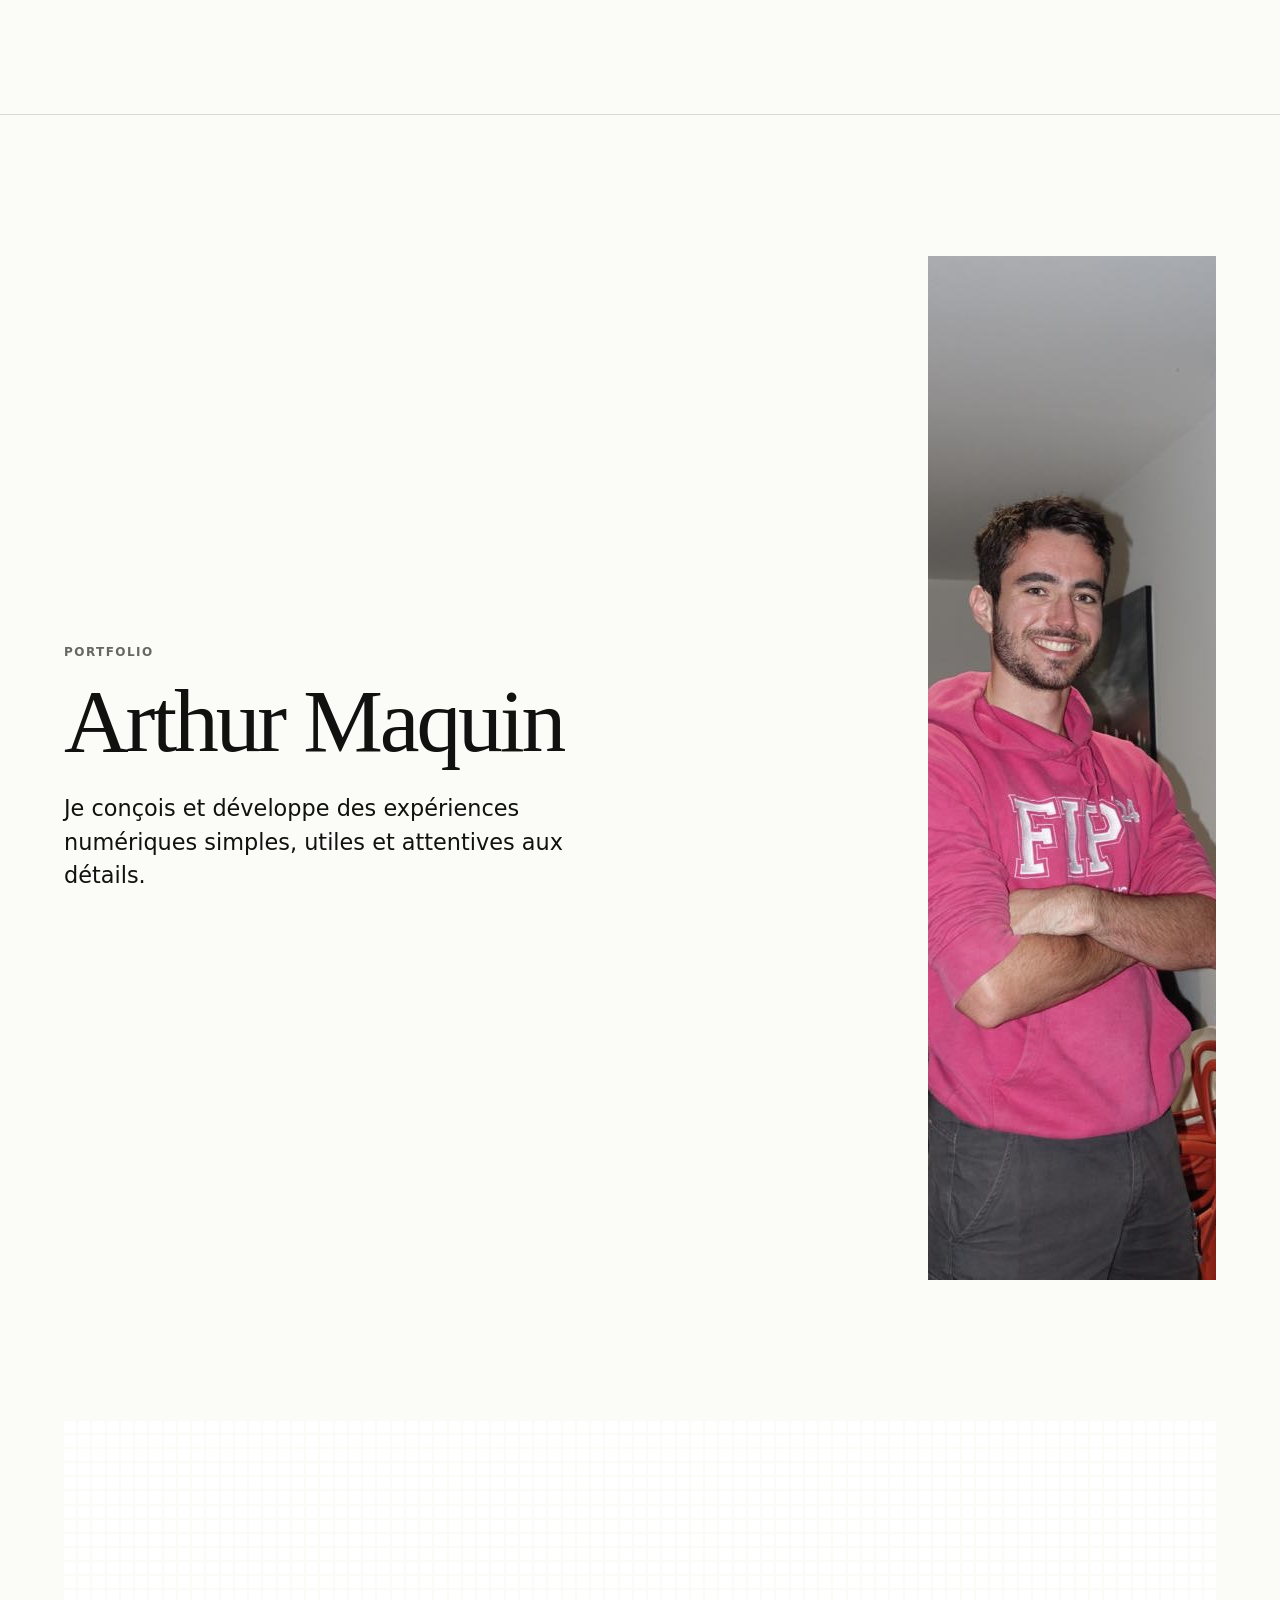
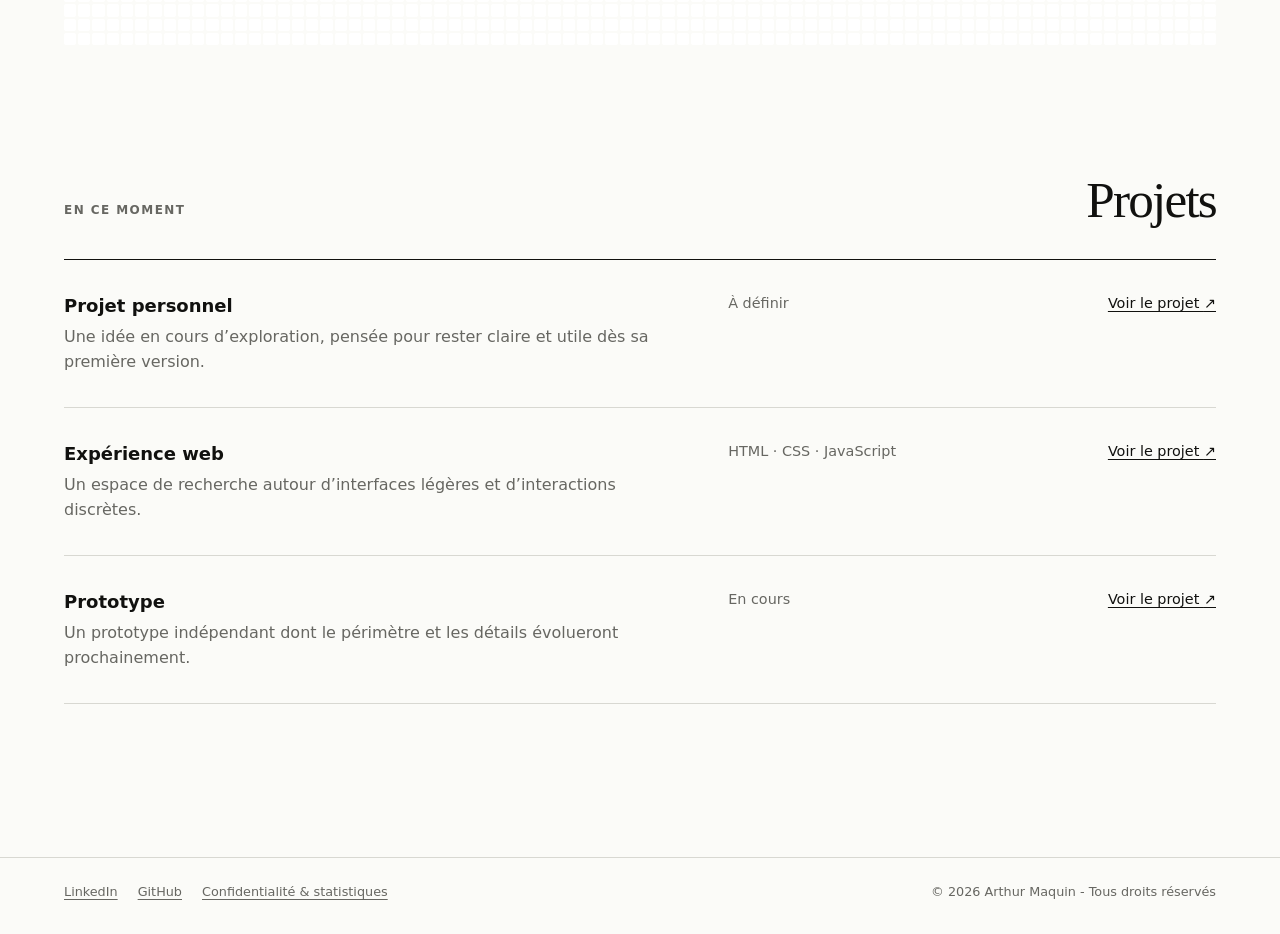
==== index.html @ cc52f41b "Create static personal portfolio" ====
<!doctype html>
<html lang="fr">
  <head>
    <meta charset="utf-8">
    <meta name="viewport" content="width=device-width, initial-scale=1">
    <meta name="description" content="Portfolio personnel d'Arthur Maquin.">
    <title>Arthur Maquin — Portfolio</title>
    <link rel="stylesheet" href="css/style.css">
    <script src="js/main.js" defer></script>
  </head>
  <body>
    <!-- Espace réservé à un futur logo ou à une future navigation. -->
    <header class="site-header" aria-label="En-tête"></header>

    <main class="page-shell">
      <section class="introduction" aria-labelledby="intro-title">
        <div class="introduction__copy">
          <p class="eyebrow">Portfolio</p>
          <!-- Remplacez librement ce texte par votre présentation. -->
          <h1 id="intro-title">Arthur Maquin</h1>
          <p class="introduction__text">Je conçois et développe des expériences numériques simples, utiles et attentives aux détails.</p>
        </div>
        <img class="profile-image" src="assets/profile.jpg" alt="Portrait d'Arthur Maquin" width="683" height="1024">
      </section>

      <section class="matrix-section" aria-label="Matrice interactive décorative">
        <div class="matrix" data-matrix aria-hidden="true"></div>
        <div class="mobile-divider" aria-hidden="true"></div>
      </section>

      <section class="projects" aria-labelledby="projects-title">
        <div class="section-heading">
          <p class="eyebrow">En ce moment</p>
          <h2 id="projects-title">Projets</h2>
        </div>

        <!-- Chaque projet peut être remplacé ou supprimé directement dans ce fichier. -->
        <ol class="project-list">
          <li class="project">
            <div>
              <h3>Projet personnel</h3>
              <p>Une idée en cours d’exploration, pensée pour rester claire et utile dès sa première version.</p>
            </div>
            <p class="project__meta">À définir</p>
            <a href="#" aria-label="Voir le projet personnel">Voir le projet <span aria-hidden="true">↗</span></a>
          </li>
          <li class="project">
            <div>
              <h3>Expérience web</h3>
              <p>Un espace de recherche autour d’interfaces légères et d’interactions discrètes.</p>
            </div>
            <p class="project__meta">HTML · CSS · JavaScript</p>
            <a href="#" aria-label="Voir l'expérience web">Voir le projet <span aria-hidden="true">↗</span></a>
          </li>
          <li class="project">
            <div>
              <h3>Prototype</h3>
              <p>Un prototype indépendant dont le périmètre et les détails évolueront prochainement.</p>
            </div>
            <p class="project__meta">En cours</p>
            <a href="#" aria-label="Voir le prototype">Voir le projet <span aria-hidden="true">↗</span></a>
          </li>
        </ol>
      </section>
    </main>

    <footer class="site-footer">
      <div class="site-footer__inner">
        <!-- Remplacez les deux URL suivantes par vos profils. -->
        <nav aria-label="Liens externes">
          <a href="https://www.linkedin.com/" target="_blank" rel="noopener noreferrer">LinkedIn</a>
          <a href="https://github.com/" target="_blank" rel="noopener noreferrer">GitHub</a>
          <a href="privacy.html">Confidentialité &amp; statistiques</a>
        </nav>
        <p>© 2026 Arthur Maquin - Tous droits réservés</p>
      </div>
    </footer>

    <noscript><p class="noscript-notice">JavaScript est désactivé : la matrice interactive et les préférences de mesure d’audience ne sont pas disponibles.</p></noscript>
  </body>
</html>
---- css/style.css ----
:root {
  --ink: #11110f;
  --muted: #676762;
  --line: #d8d8d2;
  --paper: #fbfbf8;
  --orange: #d96931;
  --blue: #1957bd;
  --page-width: 72rem;
  --mobile-breakpoint: 900px; /* Modifier ce breakpoint pour afficher la barre plus tôt ou plus tard. */
  --matrix-rows: 16;
}

* { box-sizing: border-box; }
html { background: var(--paper); color: var(--ink); }
body { margin: 0; font-family: Inter, ui-sans-serif, system-ui, -apple-system, BlinkMacSystemFont, "Segoe UI", sans-serif; font-size: 16px; line-height: 1.55; }
a { color: inherit; text-underline-offset: .2em; text-decoration-thickness: 1px; }
a:hover { text-decoration-thickness: 2px; }
a:focus-visible, button:focus-visible { outline: 2px solid var(--blue); outline-offset: 4px; }

.site-header { height: clamp(4.5rem, 9vw, 7.5rem); border-bottom: 1px solid var(--line); }
.page-shell { width: min(calc(100% - 3rem), var(--page-width)); margin: 0 auto; }
.introduction { display: grid; grid-template-columns: minmax(0, 1fr) minmax(13rem, 18rem); gap: clamp(2rem, 8vw, 8rem); align-items: center; padding: clamp(4rem, 11vw, 9rem) 0; }
.eyebrow { margin: 0 0 .75rem; color: var(--muted); font-size: .75rem; font-weight: 650; letter-spacing: .12em; text-transform: uppercase; }
h1, h2, h3, p { margin-top: 0; }
h1, h2 { font-family: ui-serif, Georgia, Cambria, "Times New Roman", serif; font-weight: 500; letter-spacing: -.035em; line-height: 1.05; }
h1 { margin-bottom: 1.5rem; font-size: clamp(3rem, 7vw, 6.5rem); }
h2 { margin-bottom: 0; font-size: clamp(2.25rem, 4vw, 4rem); }
.introduction__text { max-width: 33rem; margin-bottom: 0; font-size: clamp(1.12rem, 2vw, 1.4rem); line-height: 1.5; }
.profile-image { width: 100%; aspect-ratio: 4 / 5; object-fit: cover; object-position: center top; filter: saturate(.84); }

.matrix-section { padding: 0 0 clamp(4rem, 10vw, 8rem); }
.matrix { display: grid; grid-template-rows: repeat(var(--matrix-rows), minmax(0, 1fr)); width: 100%; height: min(14rem, 19vw); gap: 2px; }
.matrix__cell { min-width: 0; min-height: 0; border-radius: 2px; background: #fff; transition: background-color .3s ease; }
.matrix__cell.is-active { background: var(--orange); }
.matrix__cell.is-hovered { background: var(--blue); transition-duration: .08s; }
.mobile-divider { display: none; height: 1px; width: 100%; background: var(--ink); }

.projects { padding-bottom: clamp(5rem, 12vw, 10rem); }
.section-heading { display: flex; justify-content: space-between; align-items: end; padding-bottom: 2rem; border-bottom: 1px solid var(--ink); }
.section-heading .eyebrow { margin-bottom: .45rem; }
.project-list { margin: 0; padding: 0; list-style: none; }
.project { display: grid; grid-template-columns: minmax(0, 1fr) minmax(8rem, .55fr) auto; gap: 2rem; align-items: start; padding: 2rem 0; border-bottom: 1px solid var(--line); }
.project h3 { margin-bottom: .35rem; font-size: 1.125rem; font-weight: 650; }
.project p { margin-bottom: 0; color: var(--muted); }
.project__meta { font-size: .9rem; }
.project a { font-size: .9rem; white-space: nowrap; }

.site-footer { border-top: 1px solid var(--line); color: var(--muted); font-size: .8rem; }
.site-footer__inner { display: flex; justify-content: space-between; gap: 1.5rem; width: min(calc(100% - 3rem), var(--page-width)); margin: 0 auto; padding: 1.5rem 0 2rem; }
.site-footer nav { display: flex; flex-wrap: wrap; gap: .5rem 1.25rem; }
.site-footer p { margin: 0; text-align: right; }

.privacy-page { padding-top: clamp(3rem, 8vw, 6rem); padding-bottom: clamp(5rem, 12vw, 9rem); }
.back-link { display: inline-block; margin-bottom: clamp(3rem, 8vw, 6rem); font-size: .9rem; }
.privacy-page article { max-width: 45rem; }
.privacy-page h1 { margin-bottom: 1.5rem; font-size: clamp(3rem, 6vw, 5rem); }
.privacy-page__lead { margin-bottom: 4rem; font-size: 1.2rem; }
.privacy-page section { padding: 1.75rem 0; border-top: 1px solid var(--line); }
.privacy-page h2 { margin-bottom: 1rem; font-size: 1.6rem; }
.privacy-page p:last-child { margin-bottom: 0; }
.privacy-controls { display: flex; flex-wrap: wrap; align-items: center; gap: .75rem; margin-top: 1.25rem; }
.privacy-controls p { width: 100%; color: var(--muted); font-size: .9rem; }
.button { border: 1px solid var(--ink); border-radius: 0; padding: .6rem .85rem; background: transparent; color: var(--ink); cursor: pointer; font: inherit; font-size: .9rem; }
.button:hover { background: #eeeeea; }
.button--primary { background: var(--ink); color: var(--paper); }
.button--primary:hover { background: #2b2b28; }

.consent-banner { position: fixed; z-index: 10; right: 1.25rem; bottom: 1.25rem; width: min(25rem, calc(100% - 2.5rem)); padding: 1.25rem; border: 1px solid var(--ink); background: var(--paper); }
.consent-banner p { margin-bottom: 1rem; font-size: .9rem; line-height: 1.45; }
.consent-banner__actions { display: flex; flex-wrap: wrap; gap: .75rem; }
.noscript-notice { margin: 0; padding: .75rem 1.5rem; background: #efeee9; color: var(--muted); font-size: .8rem; }

@media (max-width: 900px) { /* Même valeur que le breakpoint documenté dans :root. */
  .matrix { display: none; }
  .mobile-divider { display: block; }
  .introduction { grid-template-columns: minmax(0, 1fr) minmax(10rem, 14rem); gap: 2rem; }
}

@media (max-width: 620px) {
  .page-shell, .site-footer__inner { width: min(calc(100% - 2rem), var(--page-width)); }
  .introduction { grid-template-columns: 1fr; padding: 4rem 0; }
  .profile-image { width: min(15rem, 70%); }
  .project { grid-template-columns: 1fr; gap: .75rem; }
  .site-footer__inner { flex-direction: column; }
  .site-footer p { text-align: left; }
  .consent-banner { right: 1rem; bottom: 1rem; width: calc(100% - 2rem); }
}

@media (prefers-reduced-motion: reduce) {
  *, *::before, *::after { scroll-behavior: auto !important; transition-duration: .01ms !important; animation-duration: .01ms !important; animation-iteration-count: 1 !important; }
}
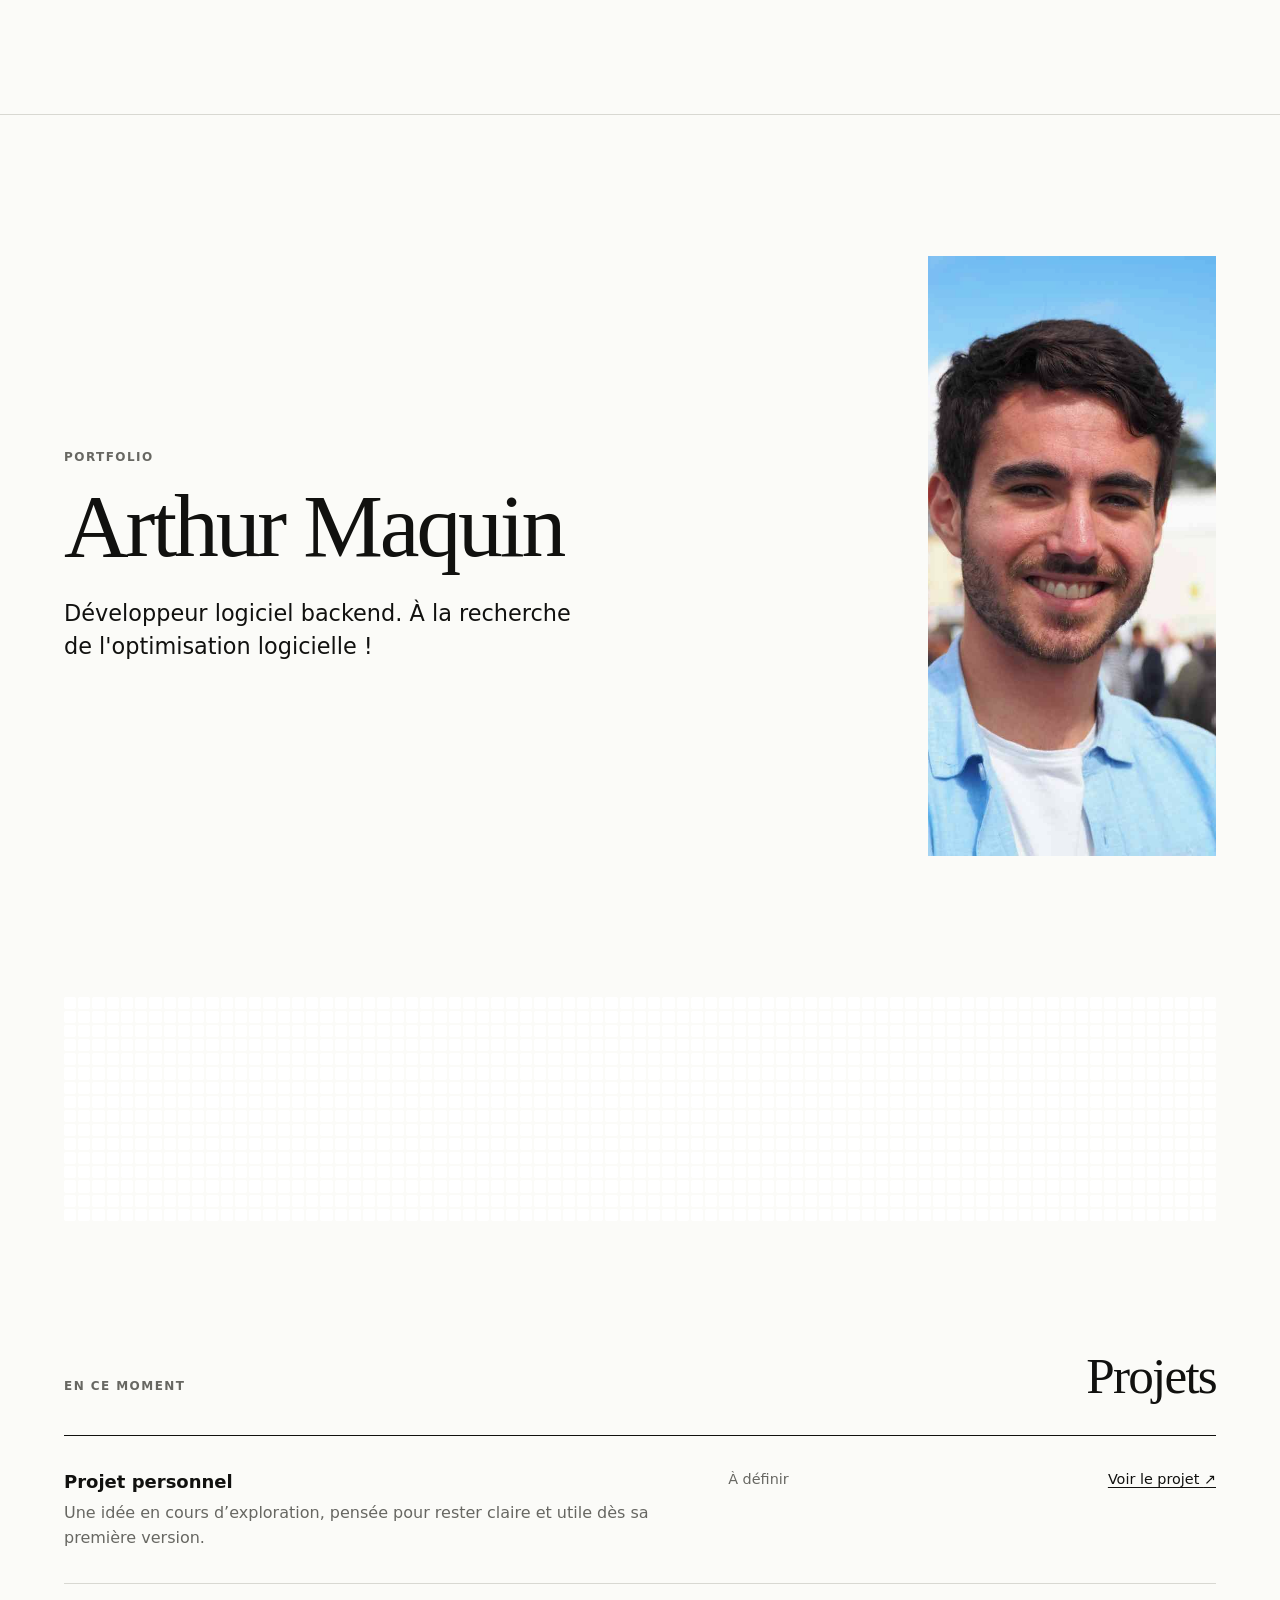
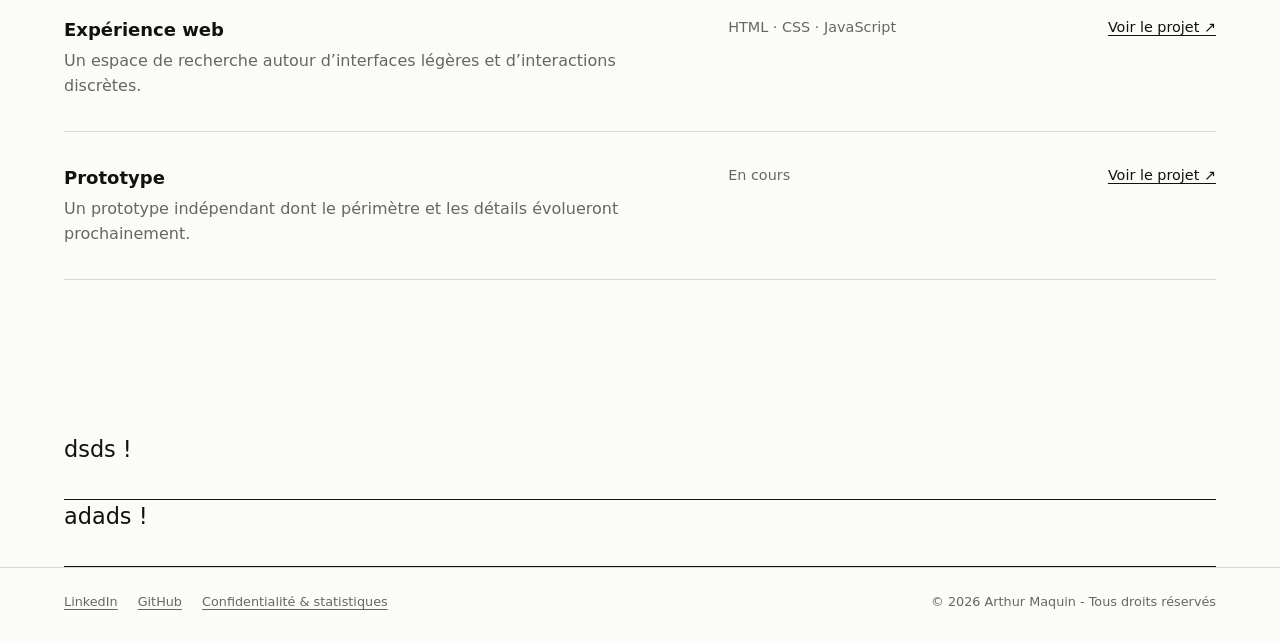
==== commit 789f6342: "chantier, v1 en cours" ====
--- a/index.html
+++ b/index.html
@@ -18,9 +18,9 @@
           <p class="eyebrow">Portfolio</p>
           <!-- Remplacez librement ce texte par votre présentation. -->
           <h1 id="intro-title">Arthur Maquin</h1>
-          <p class="introduction__text">Je conçois et développe des expériences numériques simples, utiles et attentives aux détails.</p>
+          <p class="introduction__text">Développeur logiciel backend. À la recherche de l'optimisation logicielle !</p>
         </div>
-        <img class="profile-image" src="assets/profile.jpg" alt="Portrait d'Arthur Maquin" width="683" height="1024">
+        <img class="profile-image" src="assets/profile.jpg" alt="Portrait d'Arthur Maquin" width="683" height="600">
       </section>
 
       <section class="matrix-section" aria-label="Matrice interactive décorative">
@@ -62,6 +62,15 @@
           </li>
         </ol>
       </section>
+
+      <section class="background">
+        <div class="section-heading">
+          <p class="introduction__text">dsds !</p>
+        </div>
+        <div class="section-heading">
+          <p class="introduction__text">adads !</p>
+        </div>
+      </section>
     </main>
 
     <footer class="site-footer">
--- a/css/style.css
+++ b/css/style.css
@@ -39,6 +39,7 @@
 .section-heading { display: flex; justify-content: space-between; align-items: end; padding-bottom: 2rem; border-bottom: 1px solid var(--ink); }
 .section-heading .eyebrow { margin-bottom: .45rem; }
 .project-list { margin: 0; padding: 0; list-style: none; }
+.background { margin: 0; padding: 0; list-style: none; }
 .project { display: grid; grid-template-columns: minmax(0, 1fr) minmax(8rem, .55fr) auto; gap: 2rem; align-items: start; padding: 2rem 0; border-bottom: 1px solid var(--line); }
 .project h3 { margin-bottom: .35rem; font-size: 1.125rem; font-weight: 650; }
 .project p { margin-bottom: 0; color: var(--muted); }
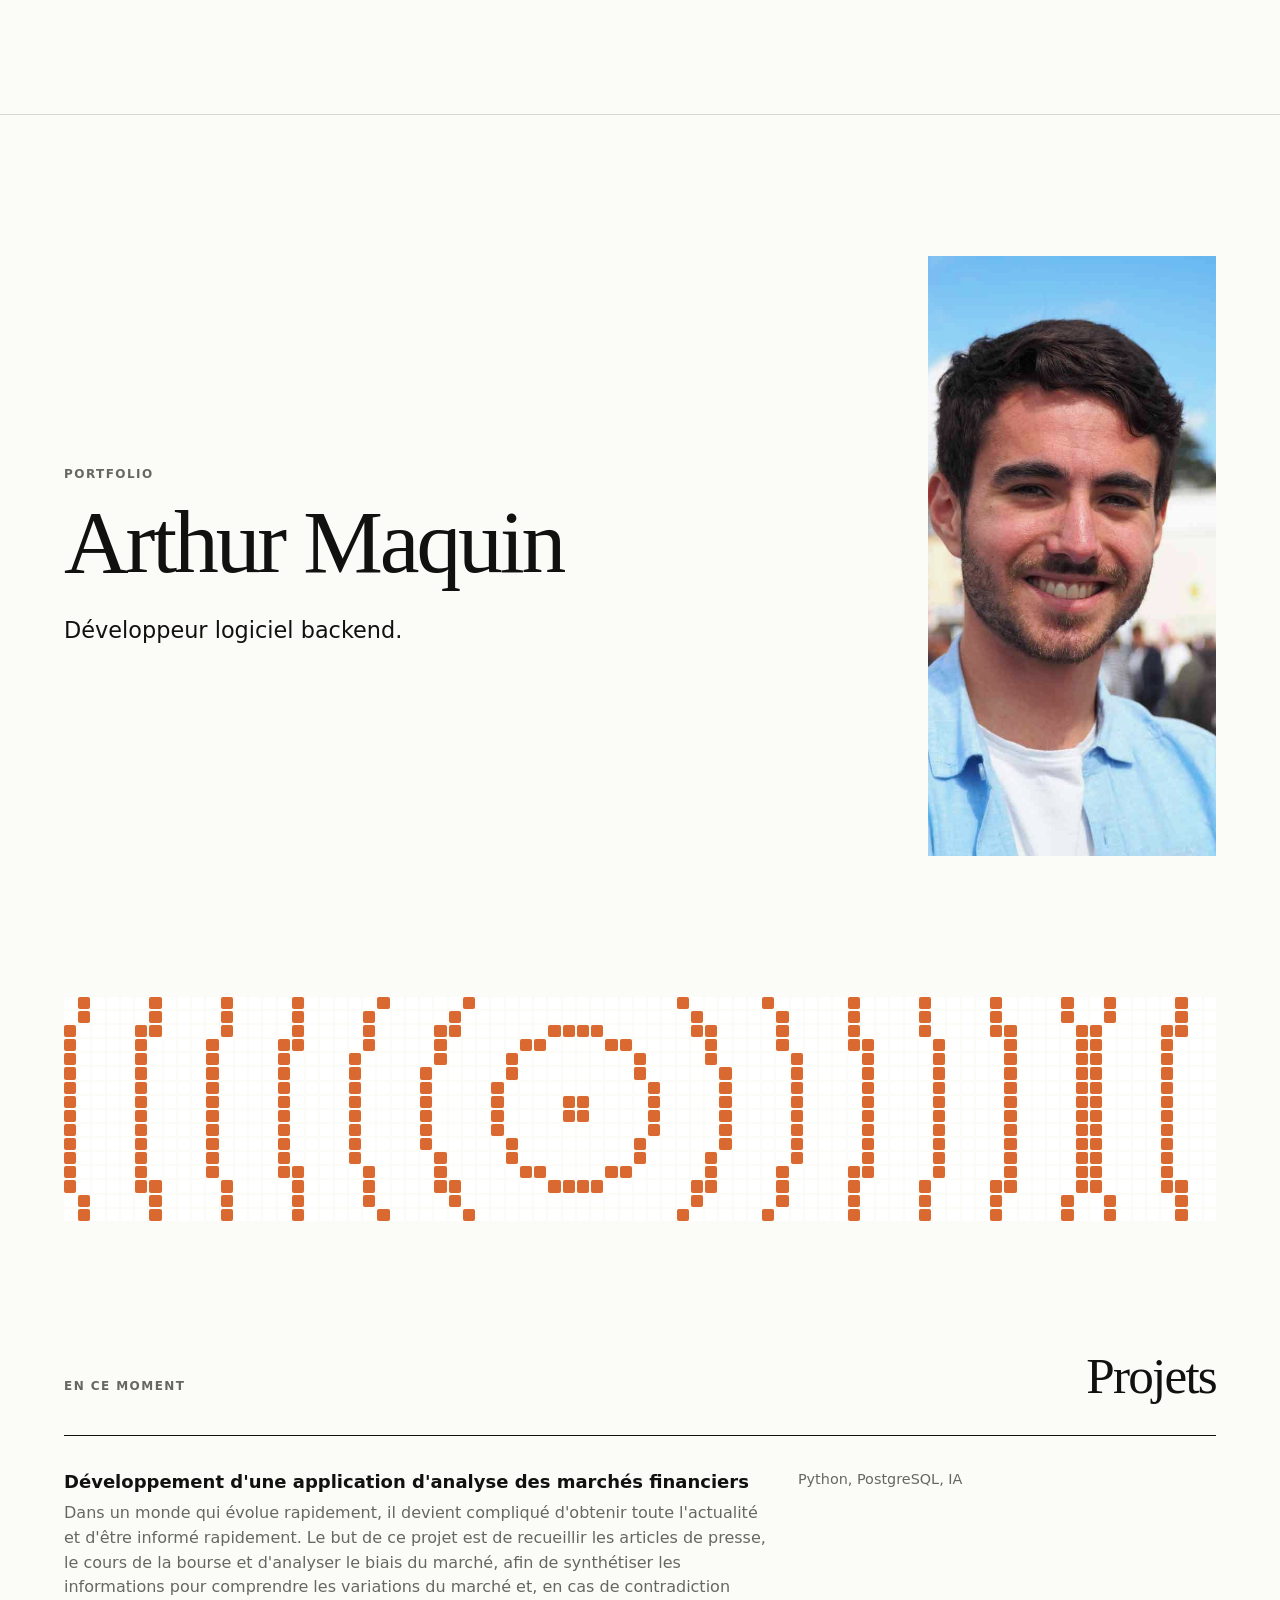
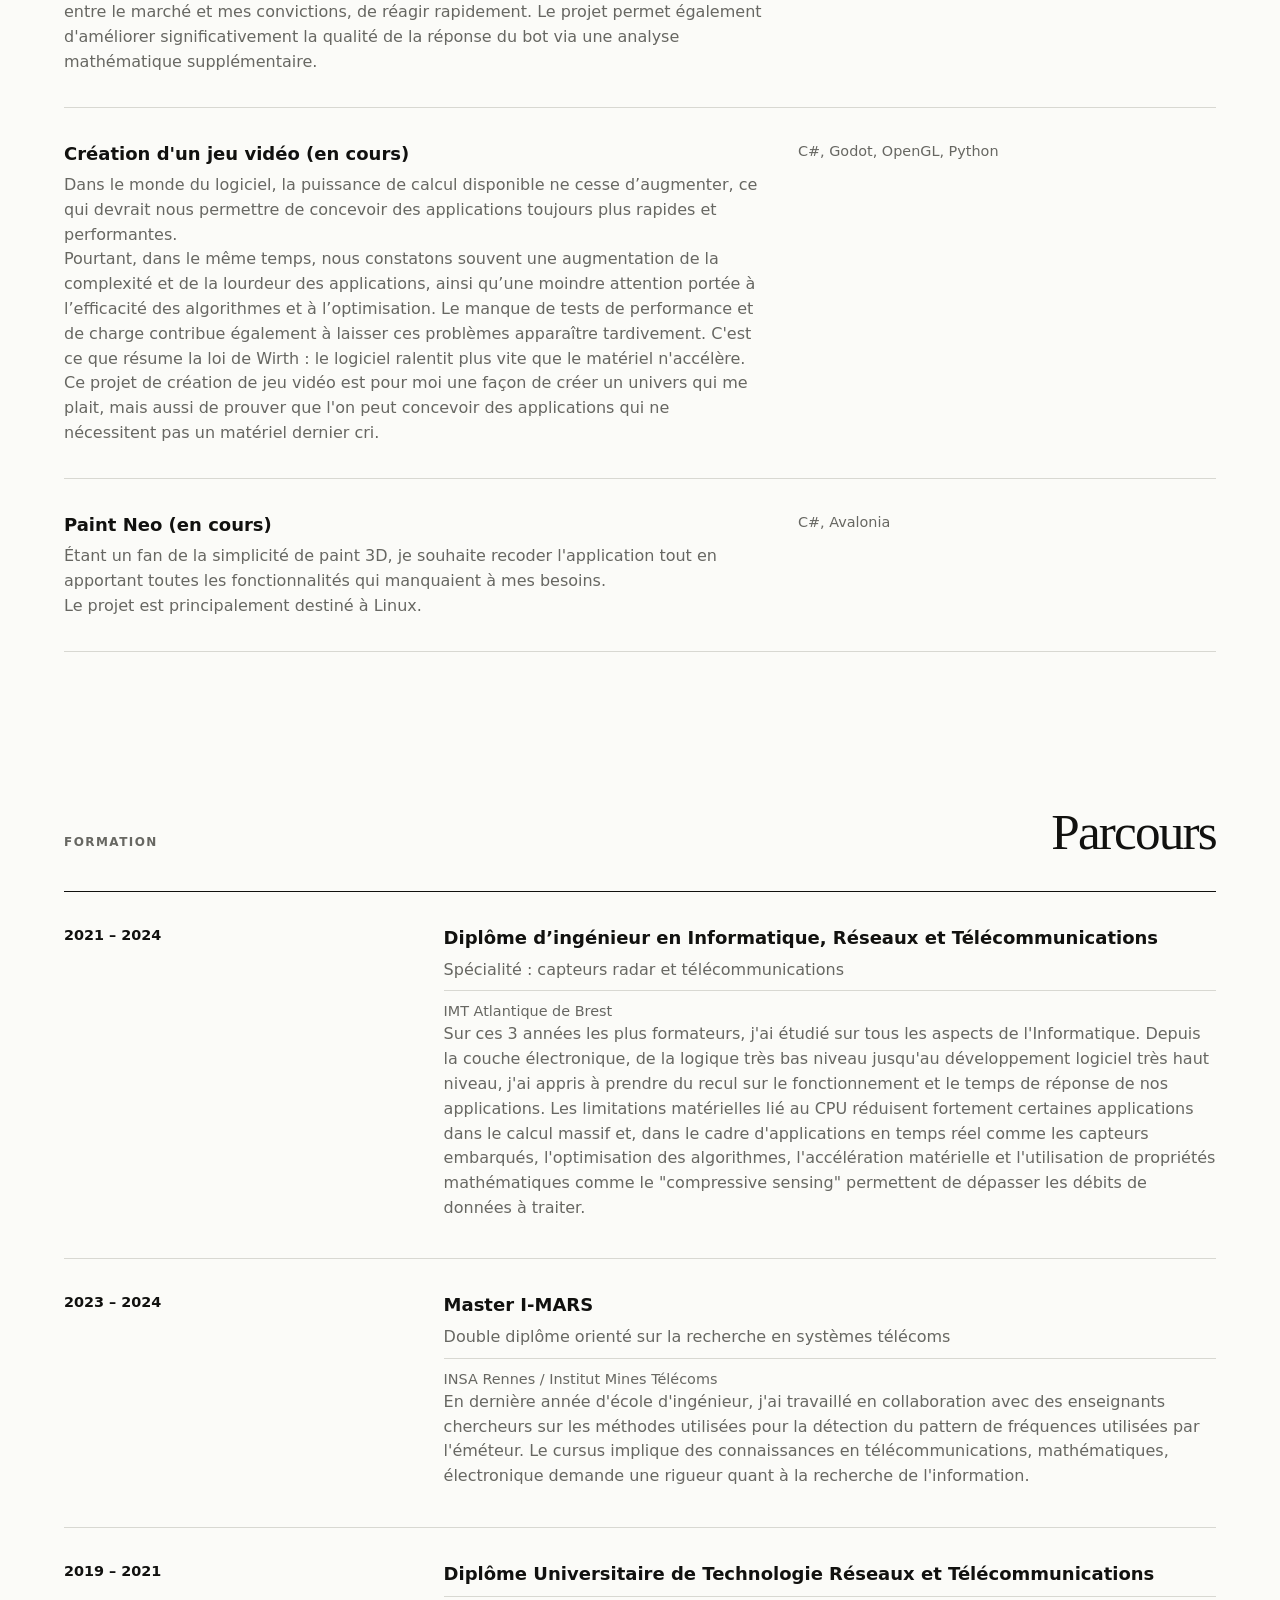
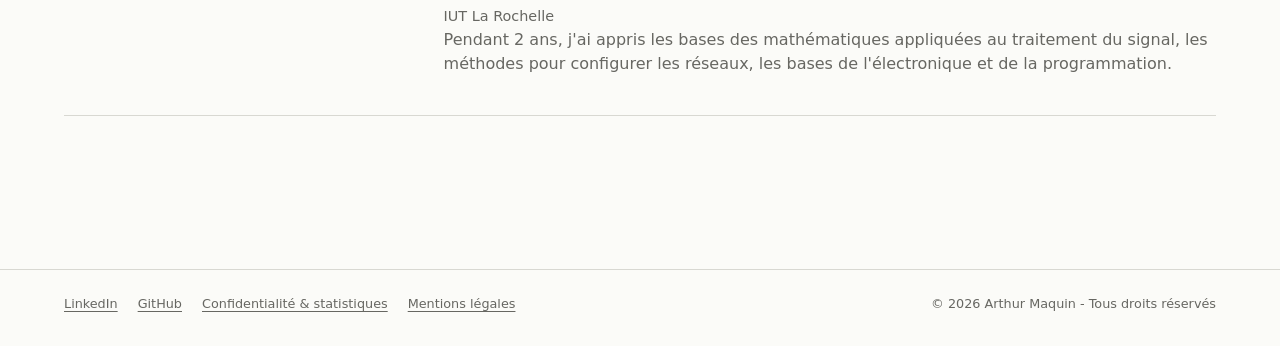
==== commit 7da4a0ec: "Fin V1 portfolio" ====
--- a/index.html
+++ b/index.html
@@ -1,90 +1,158 @@
 <!doctype html>
 <html lang="fr">
-  <head>
-    <meta charset="utf-8">
-    <meta name="viewport" content="width=device-width, initial-scale=1">
-    <meta name="description" content="Portfolio personnel d'Arthur Maquin.">
-    <title>Arthur Maquin — Portfolio</title>
-    <link rel="stylesheet" href="css/style.css">
-    <script src="js/main.js" defer></script>
-  </head>
-  <body>
-    <!-- Espace réservé à un futur logo ou à une future navigation. -->
-    <header class="site-header" aria-label="En-tête"></header>
 
-    <main class="page-shell">
-      <section class="introduction" aria-labelledby="intro-title">
-        <div class="introduction__copy">
-          <p class="eyebrow">Portfolio</p>
-          <!-- Remplacez librement ce texte par votre présentation. -->
-          <h1 id="intro-title">Arthur Maquin</h1>
-          <p class="introduction__text">Développeur logiciel backend. À la recherche de l'optimisation logicielle !</p>
-        </div>
-        <img class="profile-image" src="assets/profile.jpg" alt="Portrait d'Arthur Maquin" width="683" height="600">
-      </section>
+<head>
+  <meta charset="utf-8">
+  <meta name="viewport" content="width=device-width, initial-scale=1">
+  <meta name="description" content="Portfolio personnel d'Arthur Maquin.">
+  <title>Arthur Maquin — Portfolio</title>
+  <link rel="stylesheet" href="css/style.css">
+  <script src="js/main.js" defer></script>
+</head>
 
-      <section class="matrix-section" aria-label="Matrice interactive décorative">
-        <div class="matrix" data-matrix aria-hidden="true"></div>
-        <div class="mobile-divider" aria-hidden="true"></div>
-      </section>
+<body>
+  <!-- Espace réservé à un futur logo ou à une future navigation. -->
+  <header class="site-header" aria-label="En-tête"></header>
 
-      <section class="projects" aria-labelledby="projects-title">
-        <div class="section-heading">
-          <p class="eyebrow">En ce moment</p>
-          <h2 id="projects-title">Projets</h2>
-        </div>
+  <main class="page-shell">
+    <section class="introduction" aria-labelledby="intro-title">
+      <div class="introduction__copy">
+        <p class="eyebrow">Portfolio</p>
+        <h1 id="intro-title">Arthur Maquin</h1>
+        <p class="introduction__text">Développeur logiciel backend.</p>
+      </div>
+      <img class="profile-image" src="assets/profile.jpg" alt="Portrait d'Arthur Maquin" width="683" height="600">
+    </section>
 
-        <!-- Chaque projet peut être remplacé ou supprimé directement dans ce fichier. -->
-        <ol class="project-list">
-          <li class="project">
+    <section class="matrix-section" aria-label="Matrice interactive décorative">
+      <div class="matrix" data-matrix aria-hidden="true"></div>
+      <div class="mobile-divider" aria-hidden="true"></div>
+    </section>
+
+    <section class="projects" aria-labelledby="projects-title">
+      <div class="section-heading">
+        <p class="eyebrow">En ce moment</p>
+        <h2 id="projects-title">Projets</h2>
+      </div>
+
+      <ol class="project-list">
+        <li class="project">
+          <div>
+            <h3>Développement d'une application d'analyse des marchés financiers</h3>
+            <p>Dans un monde qui évolue rapidement, il devient compliqué d'obtenir toute l'actualité et d'être informé
+              rapidement.
+              Le but de ce projet est de recueillir les articles de presse, le cours de la bourse et d'analyser le biais
+              du marché, afin de synthétiser les informations pour comprendre les variations du marché et, en cas de
+              contradiction entre le marché et mes convictions, de réagir rapidement. Le projet permet également
+              d'améliorer significativement la qualité de la réponse du bot via une analyse mathématique supplémentaire.
+            </p>
+          </div>
+          <p class="project__meta">Python, PostgreSQL, IA</p>
+          <!--<a href="#" aria-label="Voir le projet personnel">Voir le projet <span aria-hidden="true">↗</span></a>-->
+        </li>
+        <li class="project">
+          <div>
+            <h3>Création d'un jeu vidéo (en cours)</h3>
+            <p>Dans le monde du logiciel, la puissance de calcul disponible ne cesse d’augmenter, ce qui devrait nous
+              permettre de concevoir des applications toujours plus rapides et performantes.</p>
+            <p>Pourtant, dans le même temps, nous constatons souvent une augmentation de la complexité et de la lourdeur
+              des applications, ainsi qu’une moindre attention portée à l’efficacité des algorithmes
+              et à l’optimisation. Le manque de tests de performance et de charge contribue également à laisser ces
+              problèmes apparaître tardivement. C'est ce que résume la loi de Wirth : le logiciel ralentit plus vite que
+              le matériel n'accélère.</p>
+            <p>Ce projet de création de jeu vidéo est pour moi une façon de créer un univers qui me plait, mais aussi de
+              prouver que l'on peut concevoir
+              des applications qui ne nécessitent pas un matériel dernier cri.
+            </p>
+          </div>
+          <p class="project__meta">C#, Godot, OpenGL, Python</p>
+          <!--<a href="#" aria-label="Voir l'expérience web">Voir le projet <span aria-hidden="true">↗</span></a>-->
+        </li>
+        <li class="project">
+          <div>
+            <h3>Paint Neo (en cours)</h3>
+            <p>Étant un fan de la simplicité de paint 3D, je souhaite recoder l'application tout en apportant toutes les
+              fonctionnalités qui manquaient à mes besoins.
+            </p>
+            <p>Le projet est principalement destiné à Linux.</p>
+          </div>
+          <p class="project__meta">C#, Avalonia</p>
+          <!--<a href="#" aria-label="Voir le prototype">Voir le projet <span aria-hidden="true">↗</span></a>-->
+        </li>
+      </ol>
+    </section>
+
+    <section class="background" aria-labelledby="background-title">
+      <div class="section-heading">
+        <p class="eyebrow">Formation</p>
+        <h2 id="background-title">Parcours</h2>
+      </div>
+      <ol class="background-list">
+        <li class="background-item">
+          <p class="background-item__date">2021 – 2024</p>
+          <div>
+            <h3>Diplôme d’ingénieur en Informatique, Réseaux et Télécommunications</h3>
+            <p>Spécialité : capteurs radar et télécommunications</p>
+            <p class="background-item__school">IMT Atlantique de Brest</p>
+            <p>Sur ces 3 années les plus formateurs, j'ai étudié sur tous les aspects de l'Informatique. Depuis la
+              couche électronique, de la logique très bas niveau jusqu'au
+              développement logiciel très haut niveau, j'ai appris à prendre du recul sur le fonctionnement et le temps
+              de réponse de nos applications.
+              Les limitations matérielles lié au CPU réduisent fortement certaines applications dans le calcul massif
+              et, dans le cadre d'applications en temps réel
+              comme les capteurs embarqués, l'optimisation des algorithmes, l'accélération matérielle et l'utilisation
+              de propriétés mathématiques comme le "compressive sensing"
+              permettent de dépasser les débits de données à traiter.
+            </p>
+          </div>
+        </li>
+        <li class="background-item">
+          <p class="background-item__date">2023 – 2024</p>
+          <div>
+            <h3>Master I-MARS</h3>
+            <p>Double diplôme orienté sur la recherche en systèmes télécoms</p>
+            <p class="background-item__school">INSA Rennes / Institut Mines Télécoms</p>
+            <p>En dernière année d'école d'ingénieur, j'ai travaillé en collaboration avec des enseignants chercheurs
+              sur les méthodes
+              utilisées pour la détection du pattern de fréquences utilisées par l'éméteur. Le cursus implique des
+              connaissances en
+              télécommunications, mathématiques, électronique demande une rigueur quant à la recherche de l'information.
+            </p>
+          </div>
+        </li>
+        <li class="background-item">
+          <p class="background-item__date">2019 – 2021</p>
+          <div>
+            <h3>Diplôme Universitaire de Technologie Réseaux et Télécommunications</h3>
+            <p class="background-item__school">IUT La Rochelle</p>
             <div>
-              <h3>Projet personnel</h3>
-              <p>Une idée en cours d’exploration, pensée pour rester claire et utile dès sa première version.</p>
+              <p>Pendant 2 ans, j'ai appris les bases des mathématiques appliquées au traitement du signal, les méthodes
+                pour
+                configurer les réseaux, les bases de l'électronique et de la programmation.
+              </p>
             </div>
-            <p class="project__meta">À définir</p>
-            <a href="#" aria-label="Voir le projet personnel">Voir le projet <span aria-hidden="true">↗</span></a>
-          </li>
-          <li class="project">
-            <div>
-              <h3>Expérience web</h3>
-              <p>Un espace de recherche autour d’interfaces légères et d’interactions discrètes.</p>
-            </div>
-            <p class="project__meta">HTML · CSS · JavaScript</p>
-            <a href="#" aria-label="Voir l'expérience web">Voir le projet <span aria-hidden="true">↗</span></a>
-          </li>
-          <li class="project">
-            <div>
-              <h3>Prototype</h3>
-              <p>Un prototype indépendant dont le périmètre et les détails évolueront prochainement.</p>
-            </div>
-            <p class="project__meta">En cours</p>
-            <a href="#" aria-label="Voir le prototype">Voir le projet <span aria-hidden="true">↗</span></a>
-          </li>
-        </ol>
-      </section>
+          </div>
+        </li>
+      </ol>
+    </section>
+  </main>
 
-      <section class="background">
-        <div class="section-heading">
-          <p class="introduction__text">dsds !</p>
-        </div>
-        <div class="section-heading">
-          <p class="introduction__text">adads !</p>
-        </div>
-      </section>
-    </main>
+  <footer class="site-footer">
+    <div class="site-footer__inner">
+      <nav aria-label="Liens externes">
+        <a href="https://www.linkedin.com/in/arthur-maquin/" target="_blank" rel="noopener noreferrer">LinkedIn</a>
+        <a href="https://github.com/Arthur-M15" target="_blank" rel="noopener noreferrer">GitHub</a>
+        <a href="privacy.html">Confidentialité &amp; statistiques</a>
+        <a href="legal.html">Mentions légales</a>
+      </nav>
+      <p>© 2026 Arthur Maquin - Tous droits réservés</p>
+    </div>
+  </footer>
 
-    <footer class="site-footer">
-      <div class="site-footer__inner">
-        <!-- Remplacez les deux URL suivantes par vos profils. -->
-        <nav aria-label="Liens externes">
-          <a href="https://www.linkedin.com/" target="_blank" rel="noopener noreferrer">LinkedIn</a>
-          <a href="https://github.com/" target="_blank" rel="noopener noreferrer">GitHub</a>
-          <a href="privacy.html">Confidentialité &amp; statistiques</a>
-        </nav>
-        <p>© 2026 Arthur Maquin - Tous droits réservés</p>
-      </div>
-    </footer>
+  <noscript>
+    <p class="noscript-notice">JavaScript est désactivé : la matrice interactive et les préférences de mesure d’audience
+      ne sont pas disponibles.</p>
+  </noscript>
+</body>
 
-    <noscript><p class="noscript-notice">JavaScript est désactivé : la matrice interactive et les préférences de mesure d’audience ne sont pas disponibles.</p></noscript>
-  </body>
 </html>
--- a/css/style.css
+++ b/css/style.css
@@ -39,12 +39,19 @@
 .section-heading { display: flex; justify-content: space-between; align-items: end; padding-bottom: 2rem; border-bottom: 1px solid var(--ink); }
 .section-heading .eyebrow { margin-bottom: .45rem; }
 .project-list { margin: 0; padding: 0; list-style: none; }
-.background { margin: 0; padding: 0; list-style: none; }
 .project { display: grid; grid-template-columns: minmax(0, 1fr) minmax(8rem, .55fr) auto; gap: 2rem; align-items: start; padding: 2rem 0; border-bottom: 1px solid var(--line); }
 .project h3 { margin-bottom: .35rem; font-size: 1.125rem; font-weight: 650; }
 .project p { margin-bottom: 0; color: var(--muted); }
 .project__meta { font-size: .9rem; }
 .project a { font-size: .9rem; white-space: nowrap; }
+
+.background { padding-bottom: clamp(5rem, 12vw, 10rem); }
+.background-list { margin: 0; padding: 0; list-style: none; }
+.background-item { display: grid; grid-template-columns: minmax(9rem, .45fr) minmax(0, 1fr); gap: 2rem; padding: 2rem 0; border-bottom: 1px solid var(--line); }
+.background-item p { margin-bottom: .35rem; color: var(--muted); }
+.background-item h3 { margin-bottom: .35rem; font-size: 1.125rem; font-weight: 650; }
+.background-item .background-item__date { color: var(--ink); font-size: .9rem; font-weight: 600; }
+.background-item .background-item__school { margin-top: .5rem; margin-bottom: 0; padding-top: .55rem; border-top: 1px solid var(--line); font-size: .9rem; }
 
 .site-footer { border-top: 1px solid var(--line); color: var(--muted); font-size: .8rem; }
 .site-footer__inner { display: flex; justify-content: space-between; gap: 1.5rem; width: min(calc(100% - 3rem), var(--page-width)); margin: 0 auto; padding: 1.5rem 0 2rem; }
@@ -59,6 +66,7 @@
 .privacy-page section { padding: 1.75rem 0; border-top: 1px solid var(--line); }
 .privacy-page h2 { margin-bottom: 1rem; font-size: 1.6rem; }
 .privacy-page p:last-child { margin-bottom: 0; }
+.privacy-note { color: var(--muted); font-size: .9rem; }
 .privacy-controls { display: flex; flex-wrap: wrap; align-items: center; gap: .75rem; margin-top: 1.25rem; }
 .privacy-controls p { width: 100%; color: var(--muted); font-size: .9rem; }
 .button { border: 1px solid var(--ink); border-radius: 0; padding: .6rem .85rem; background: transparent; color: var(--ink); cursor: pointer; font: inherit; font-size: .9rem; }
@@ -82,6 +90,7 @@
   .introduction { grid-template-columns: 1fr; padding: 4rem 0; }
   .profile-image { width: min(15rem, 70%); }
   .project { grid-template-columns: 1fr; gap: .75rem; }
+  .background-item { grid-template-columns: 1fr; gap: .35rem; }
   .site-footer__inner { flex-direction: column; }
   .site-footer p { text-align: left; }
   .consent-banner { right: 1rem; bottom: 1rem; width: calc(100% - 2rem); }
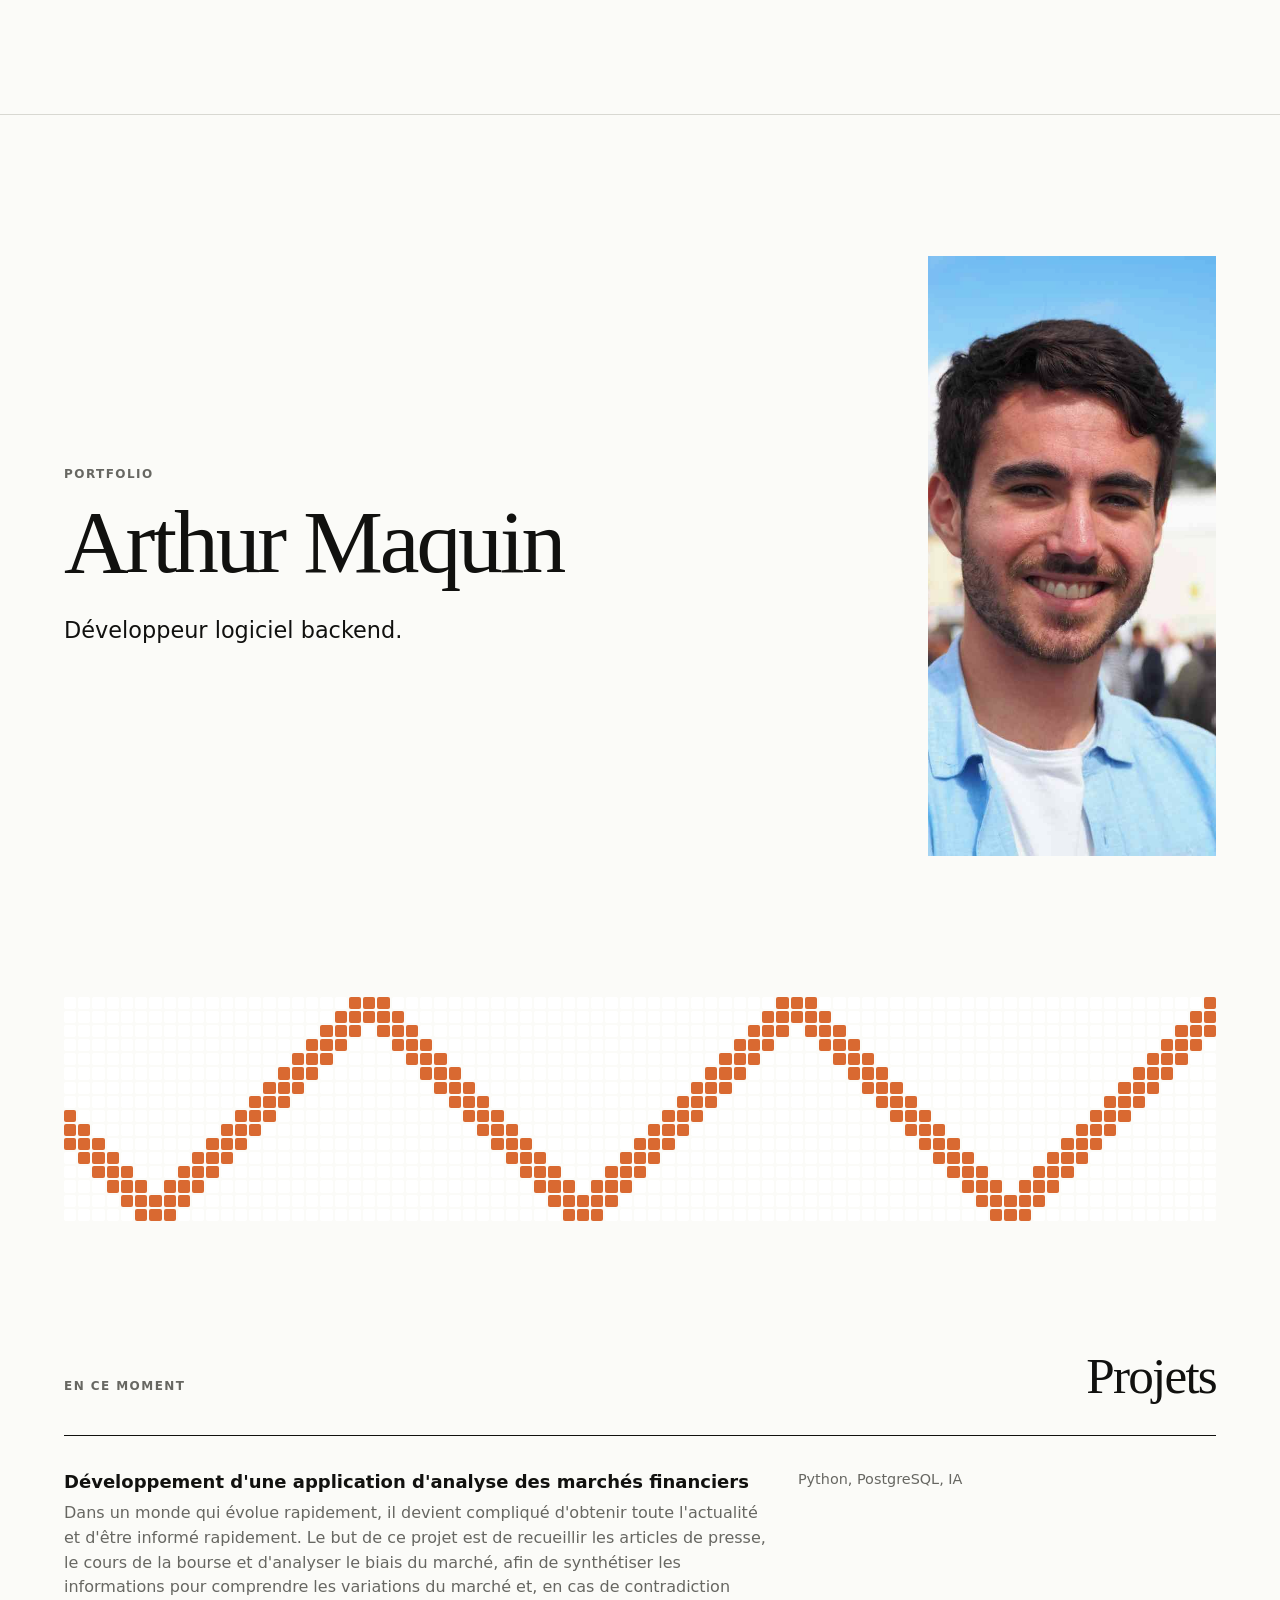
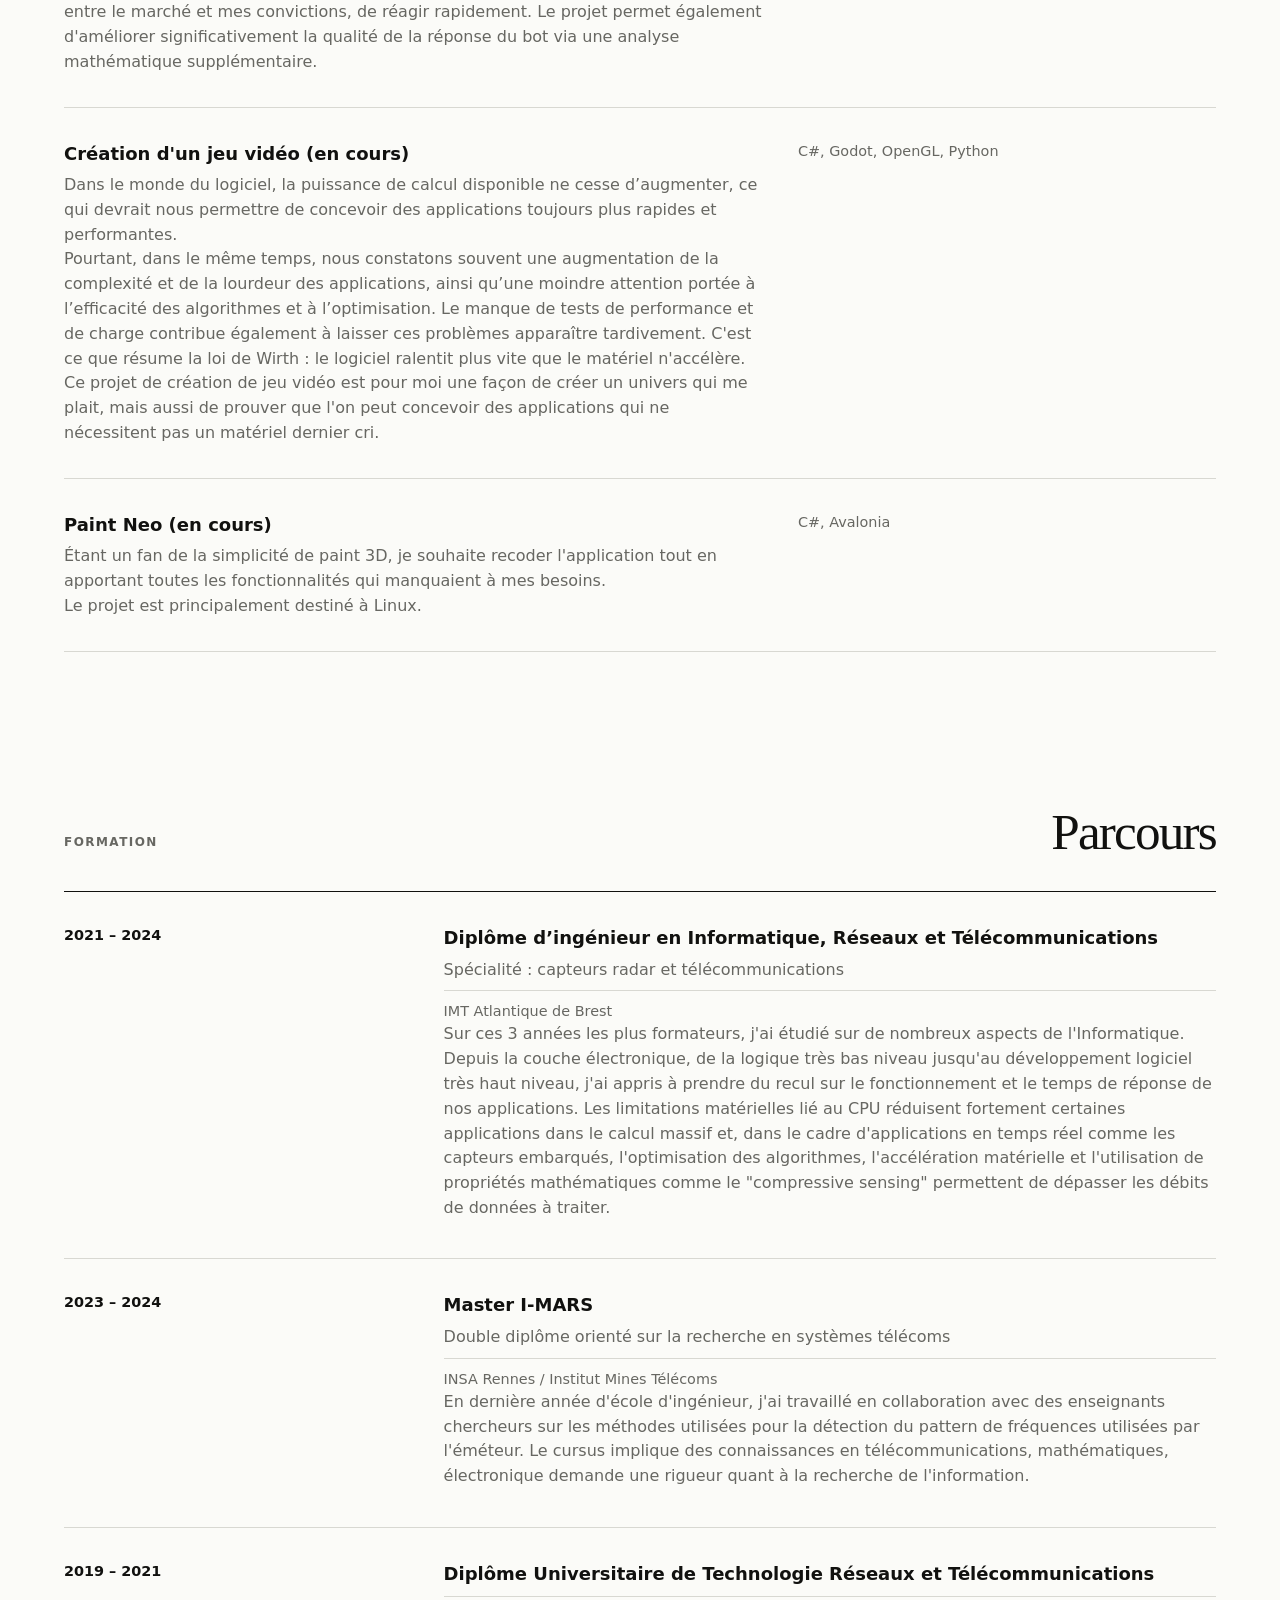
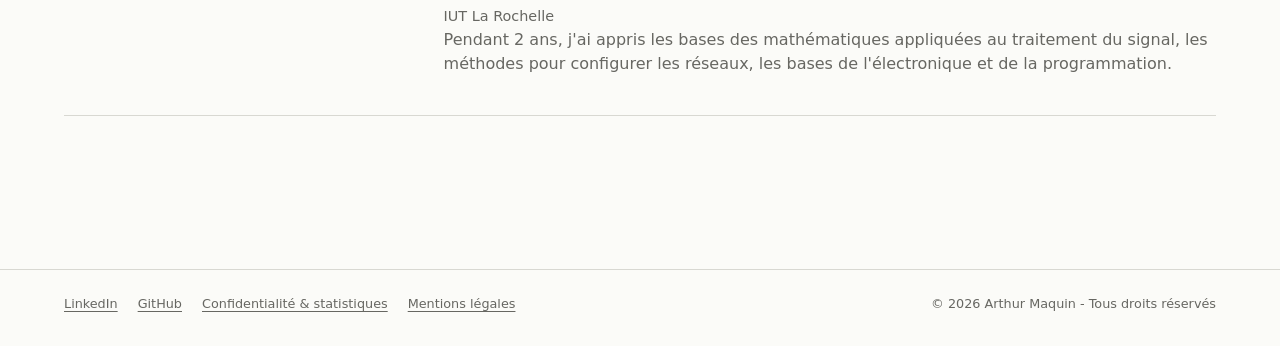
==== commit 6eb7b9e5: "update index" ====
--- a/index.html
+++ b/index.html
@@ -94,7 +94,7 @@
             <h3>Diplôme d’ingénieur en Informatique, Réseaux et Télécommunications</h3>
             <p>Spécialité : capteurs radar et télécommunications</p>
             <p class="background-item__school">IMT Atlantique de Brest</p>
-            <p>Sur ces 3 années les plus formateurs, j'ai étudié sur tous les aspects de l'Informatique. Depuis la
+            <p>Sur ces 3 années les plus formateurs, j'ai étudié sur de nombreux aspects de l'Informatique. Depuis la
               couche électronique, de la logique très bas niveau jusqu'au
               développement logiciel très haut niveau, j'ai appris à prendre du recul sur le fonctionnement et le temps
               de réponse de nos applications.
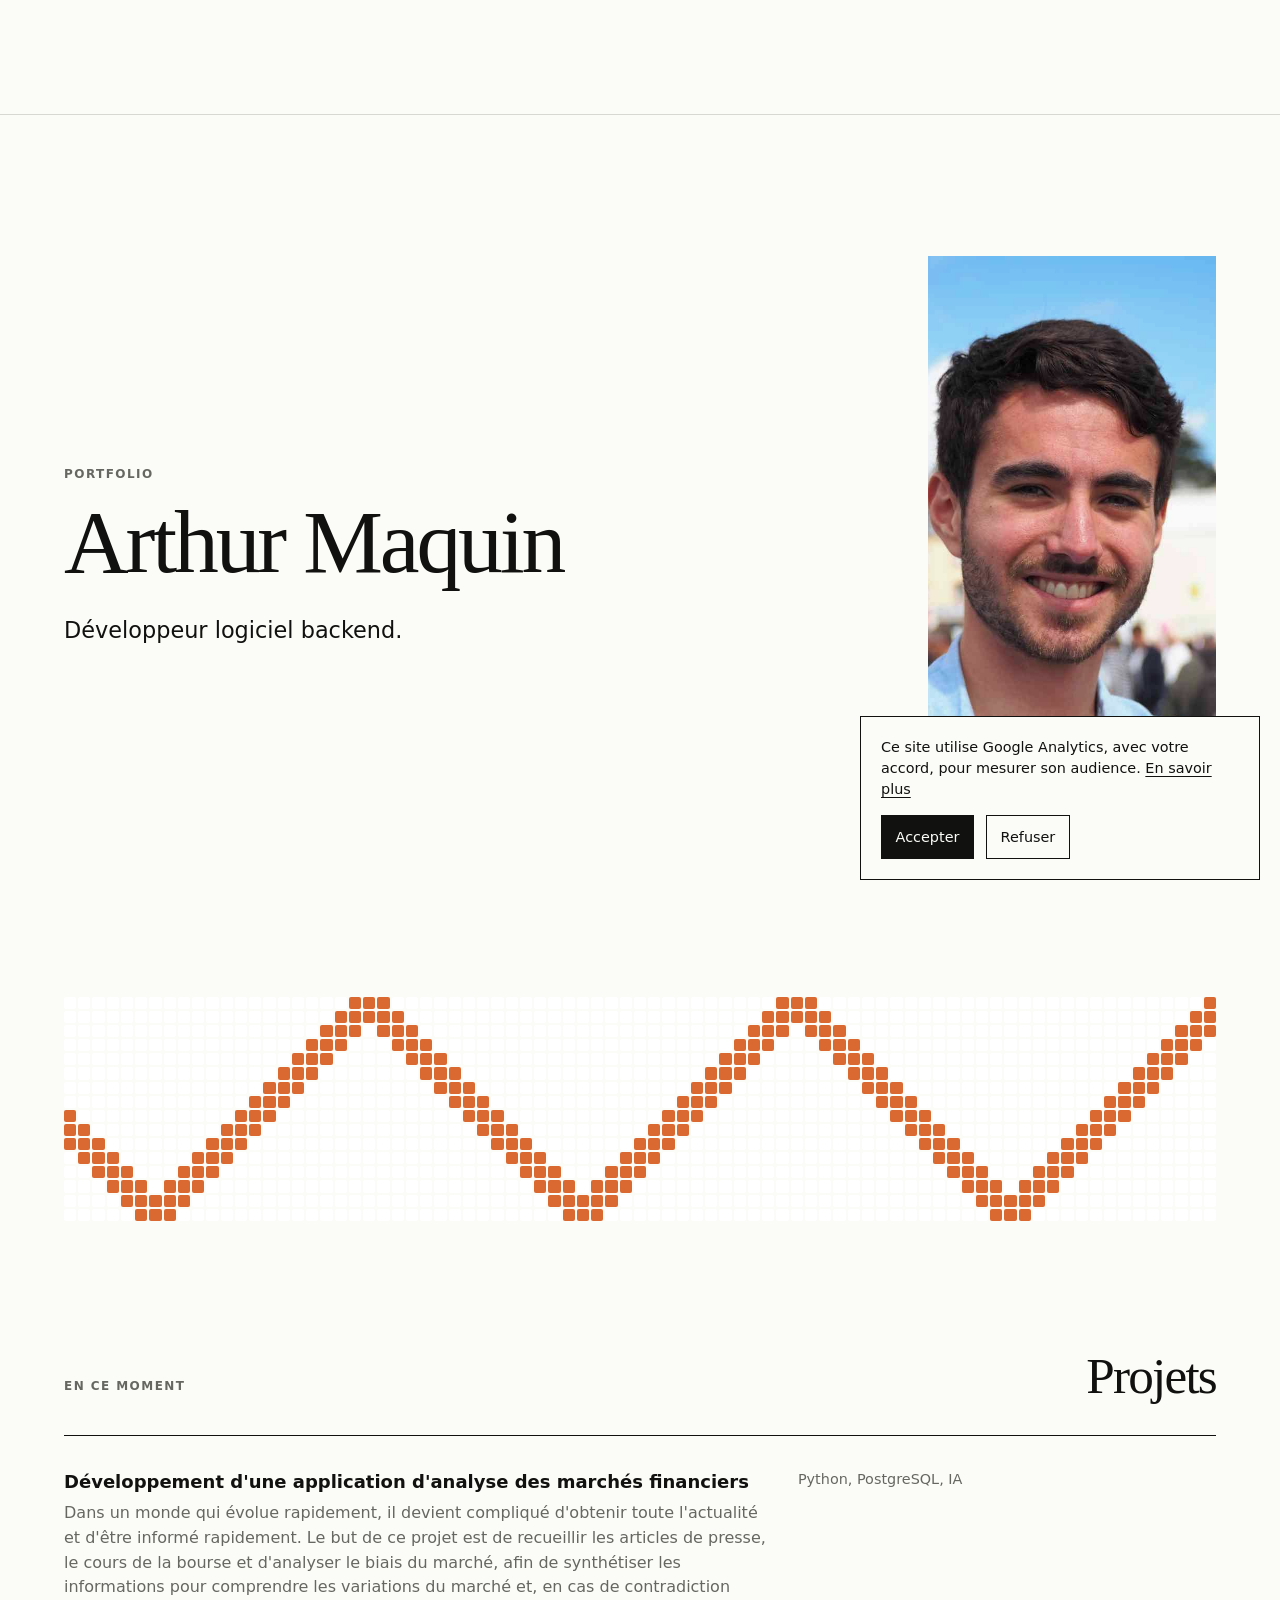
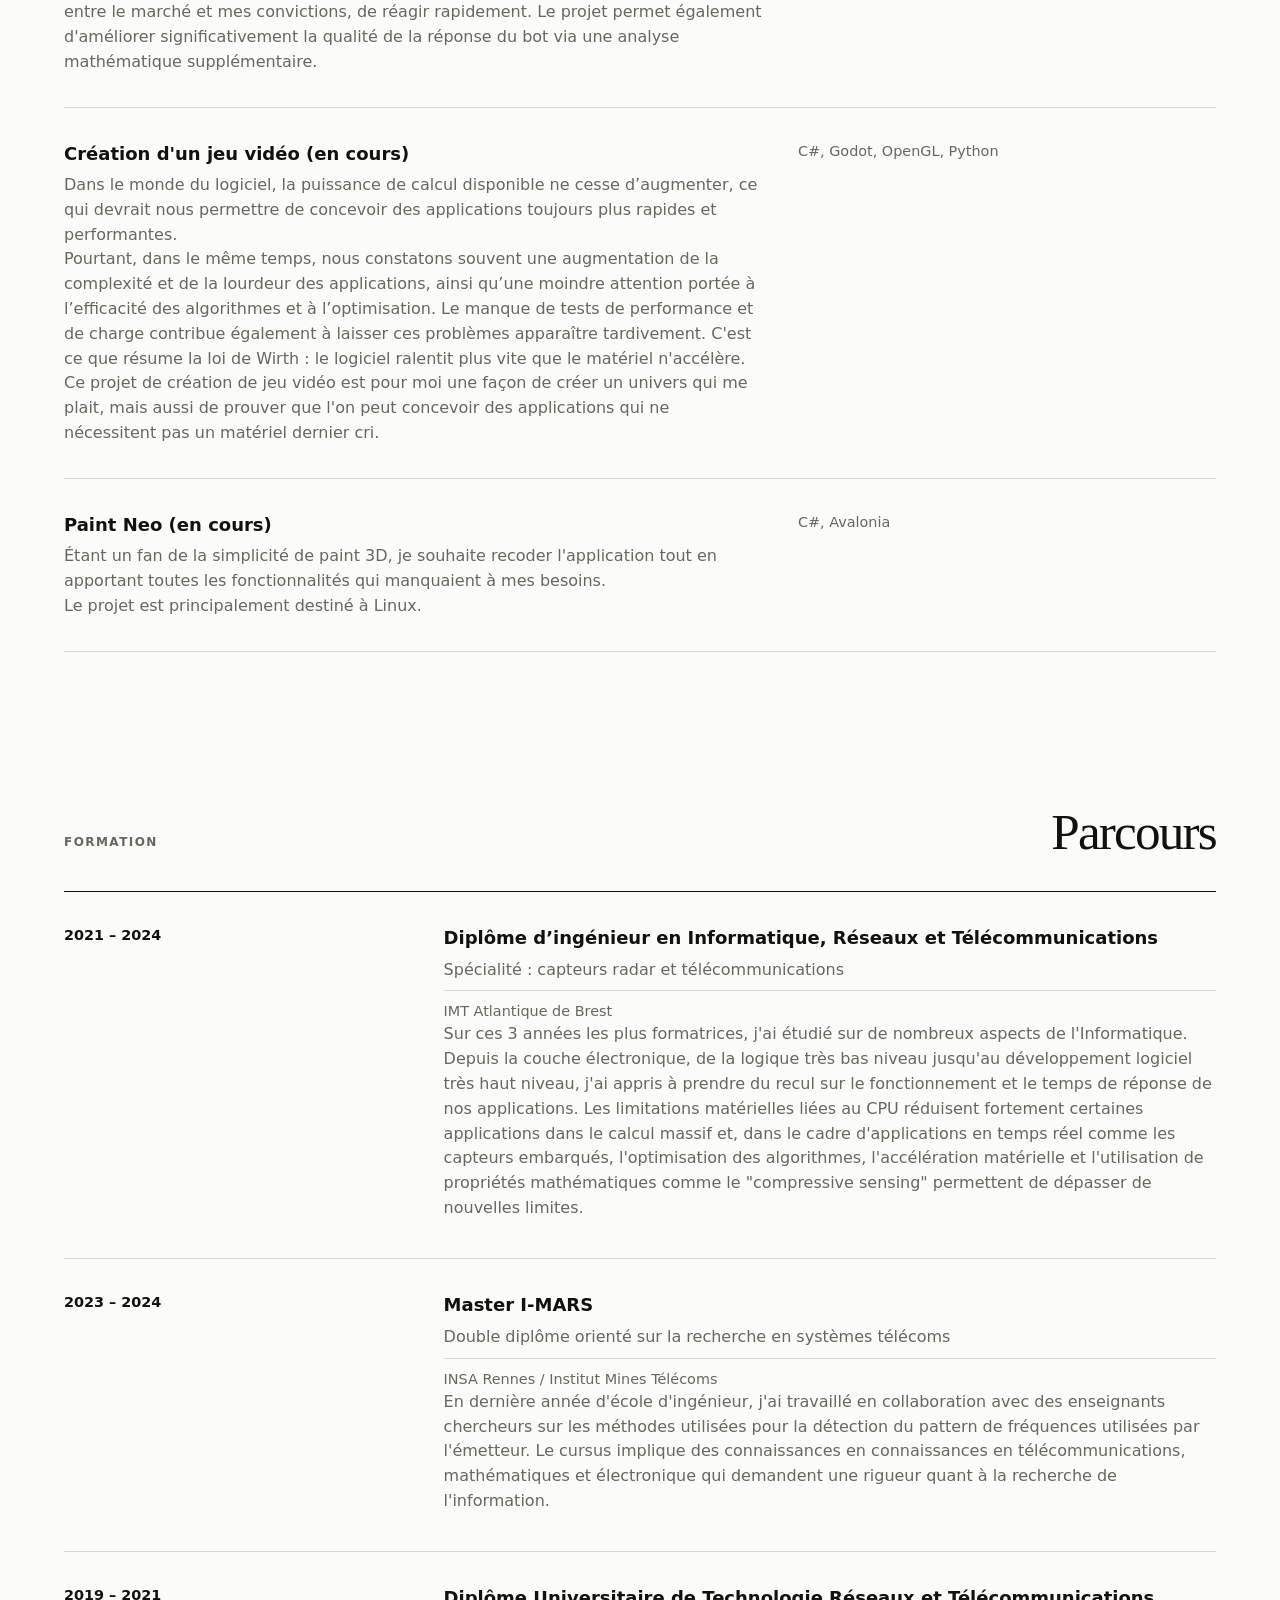
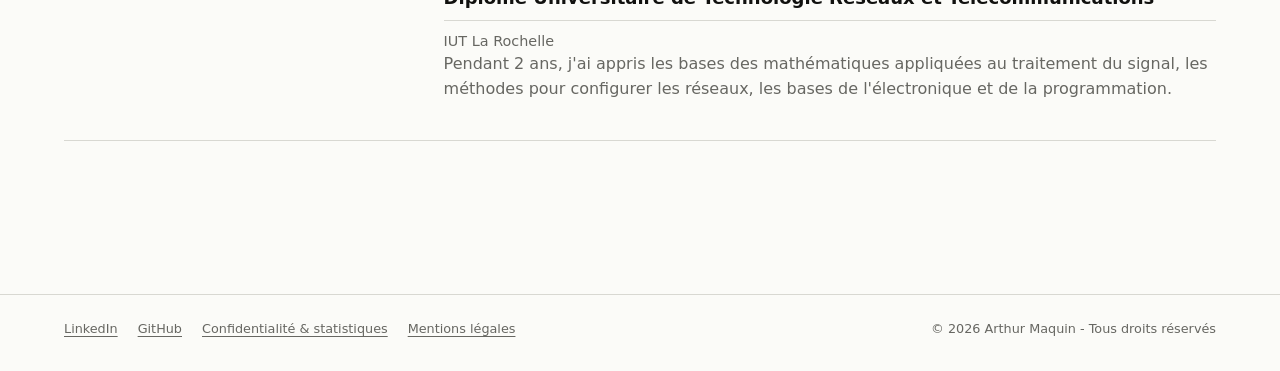
==== commit 8a4b7e5e: "update text in index" ====
--- a/index.html
+++ b/index.html
@@ -94,15 +94,15 @@
             <h3>Diplôme d’ingénieur en Informatique, Réseaux et Télécommunications</h3>
             <p>Spécialité : capteurs radar et télécommunications</p>
             <p class="background-item__school">IMT Atlantique de Brest</p>
-            <p>Sur ces 3 années les plus formateurs, j'ai étudié sur de nombreux aspects de l'Informatique. Depuis la
+            <p>Sur ces 3 années les plus formatrices, j'ai étudié sur de nombreux aspects de l'Informatique. Depuis la
               couche électronique, de la logique très bas niveau jusqu'au
               développement logiciel très haut niveau, j'ai appris à prendre du recul sur le fonctionnement et le temps
               de réponse de nos applications.
-              Les limitations matérielles lié au CPU réduisent fortement certaines applications dans le calcul massif
+              Les limitations matérielles liées au CPU réduisent fortement certaines applications dans le calcul massif
               et, dans le cadre d'applications en temps réel
               comme les capteurs embarqués, l'optimisation des algorithmes, l'accélération matérielle et l'utilisation
               de propriétés mathématiques comme le "compressive sensing"
-              permettent de dépasser les débits de données à traiter.
+              permettent de dépasser de nouvelles limites.
             </p>
           </div>
         </li>
@@ -114,9 +114,9 @@
             <p class="background-item__school">INSA Rennes / Institut Mines Télécoms</p>
             <p>En dernière année d'école d'ingénieur, j'ai travaillé en collaboration avec des enseignants chercheurs
               sur les méthodes
-              utilisées pour la détection du pattern de fréquences utilisées par l'éméteur. Le cursus implique des
+              utilisées pour la détection du pattern de fréquences utilisées par l'émetteur. Le cursus implique des connaissances en
               connaissances en
-              télécommunications, mathématiques, électronique demande une rigueur quant à la recherche de l'information.
+              télécommunications, mathématiques et électronique qui demandent une rigueur quant à la recherche de l'information.
             </p>
           </div>
         </li>
